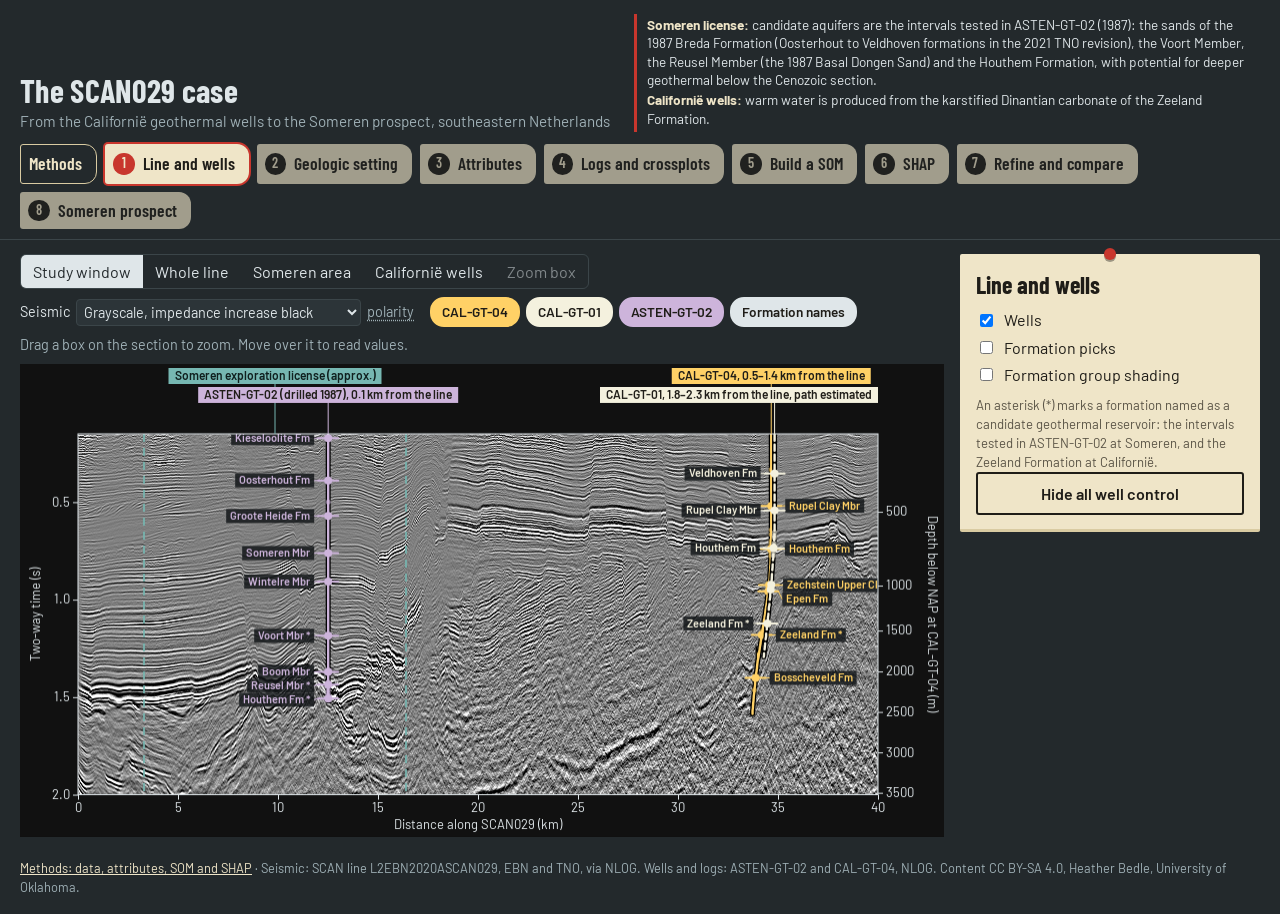
==== index.html @ f39519c4 "Add files via upload" ====
<!doctype html>
<html lang="en">
<head>
<meta charset="utf-8">
<meta name="viewport" content="width=device-width, initial-scale=1">
<title>The SCAN029 case: well logs, attributes, SOM facies and SHAP</title>
<link rel="preconnect" href="https://fonts.googleapis.com">
<link rel="preconnect" href="https://fonts.gstatic.com" crossorigin>
<link href="https://fonts.googleapis.com/css2?family=Barlow+Condensed:wght@500;600;700&family=Barlow:wght@400;500;600&display=swap" rel="stylesheet">
<link rel="stylesheet" href="css/style.css">
<script data-goatcounter="https://hbedle.goatcounter.com/count" async src="//gc.zgo.at/count.js"></script>
</head>
<body>
<header class="bar">
  <div class="case">
    <h1>The SCAN029 case</h1>
    <p>From the Californië geothermal wells to the Someren prospect, southeastern Netherlands</p>
  </div>
  <div class="job" aria-label="Exploration context">
    <p><strong>Someren license:</strong> candidate aquifers are the intervals tested in ASTEN-GT-02 (1987): the sands of the 1987 Breda Formation (Oosterhout to Veldhoven formations in the 2021 TNO revision), the Voort Member, the Reusel Member (the 1987 Basal Dongen Sand) and the Houthem Formation, with potential for deeper geothermal below the Cenozoic section.</p>
    <p><strong>Californië wells:</strong> warm water is produced from the karstified Dinantian carbonate of the Zeeland Formation.</p>
  </div>
  <nav class="stages" aria-label="Stages">
    <a class="tag methods" href="methods.html" target="_blank" rel="noopener">Methods</a>
    <button class="tag" data-stage="1" aria-current="true"><span>1</span>Line and wells</button>
    <button class="tag" data-stage="2"><span>2</span>Geologic setting</button>
    <button class="tag" data-stage="3"><span>3</span>Attributes</button>
    <button class="tag" data-stage="8"><span>4</span>Logs and crossplots</button>
    <button class="tag" data-stage="4"><span>5</span>Build a SOM</button>
    <button class="tag" data-stage="5"><span>6</span>SHAP</button>
    <button class="tag" data-stage="6"><span>7</span>Refine and compare</button>
    <button class="tag" data-stage="7"><span>8</span>Someren prospect</button>
  </nav>
</header>

<main class="board">
  <section class="exhibit" aria-label="Seismic section">
    <div class="viewbar">
      <div class="seg" role="group" aria-label="Zoom">
        <button data-zoom="study" aria-pressed="true">Study window</button>
        <button data-zoom="full" aria-pressed="false">Whole line</button>
        <button data-zoom="someren" aria-pressed="false">Someren area</button>
        <button data-zoom="well" aria-pressed="false">Californië wells</button>
        <button data-zoom="custom" aria-pressed="false" disabled title="Drag a box on the section to zoom">Zoom box</button>
      </div>
      <label class="seis">Seismic <select id="seisMap"></select> <button class="term" data-term="polarity">polarity</button></label>
      <div class="chips" id="wellChips" role="group" aria-label="Wells shown"></div>
      <div class="readout" id="readout">Drag a box on the section to zoom. Move over it to read values.</div>
    </div>
    <div class="canvaswrap"><canvas id="section" aria-label="Seismic section display"></canvas></div>
    <div class="qi" id="qiPanel" hidden>
      <div class="qi-well"><canvas id="wellPanel" aria-label="Well logs in two-way time"></canvas></div>
      <div class="qi-xplot">
        <canvas id="xplot" aria-label="Crossplot of well samples"></canvas>
        <div class="qi-legend" id="qiLegend"></div>
      </div>
    </div>
  </section>

  <aside class="notes">
    <!-- Stage 1 -->
    <div class="card" data-for="1">
      <h2>Line and wells</h2>
      <fieldset>
        <label><input type="checkbox" id="showWell" checked> Wells</label>
        <label><input type="checkbox" id="showHorizons"> Formation picks</label>
        <label><input type="checkbox" id="showUnits"> Formation group shading</label>
      </fieldset>
      <p class="small">An asterisk (*) marks a formation named as a candidate geothermal reservoir: the intervals tested in ASTEN-GT-02 at Someren, and the Zeeland Formation at Californië.</p>
      <button class="big" id="hideWellControl" aria-pressed="false">Hide all well control</button>
      <div class="pick" id="pickPanel" hidden>
        <h3>Pick horizons</h3>
        <label class="field">Horizon <select id="pickHorizon"></select></label>
        <label><input type="checkbox" id="pickSnap" checked> Snap to the horizon polarity within ±8 ms</label>
        <p class="small">Click adds a point. Shift-click removes the nearest point. Picked horizons replace the automatic ones along their picked extent.</p>
        <div class="row2"><button class="big" id="pickClear">Clear horizon</button><button class="big" id="pickSave">Download picks</button></div>
      </div>
    </div>

    <!-- Geologic setting -->
    <div class="card" data-for="2" hidden>
      <h2>Geologic setting</h2>
      <p class="small">Each event outlines where it can be seen on SCAN029.</p>
      <div class="events">
        <button data-geo="33.3,35.3,0.85,1.10" aria-pressed="false"><b>Carboniferous → Permian</b><small>Variscan uplift and erosion; Zechstein rests on Namurian shale at Californië (Base Permian unconformity)</small></button>
        <button data-geo="33.8,35.3,0.70,0.82" aria-pressed="false"><b>Late Cretaceous</b><small>Inversion of the Roer Valley Graben; at Californië, Maastricht chalk rests on the Lower Buntsandstein</small></button>
        <button data-geo="10.5,14.5,1.30,1.55" aria-pressed="false"><b>Paleocene–Eocene → Oligocene</b><small>Erosion at the base of the Oligocene; in ASTEN-GT-02 the Oligocene Berg Member rests on the Paleocene Reusel Member, and the whole Eocene is missing</small></button>
        <button data-geo="12.0,22.0,0.30,1.60" aria-pressed="false"><b>Late Oligocene → present</b><small>Graben subsidence along the Peel Boundary Fault, with up to 1000 m of throw and up to 2000 m of Cenozoic fill</small></button>
        <button data-geo="33.3,35.3,1.10,1.60" aria-pressed="false"><b>Dinantian</b><small>Carbonate platform; karst and fracture permeability produce warm water at Californië</small></button>
      </div>
      <label><input type="checkbox" id="geoColumns" checked> Formation groups at the wells</label>
      <p class="small">An asterisk (*) on a formation name marks a candidate geothermal reservoir.</p>
      <div id="groupLegend" class="legend-groups"></div>
      <figure class="ref">
        <a href="img/doornenbal2019_fig4.png" target="_blank" rel="noopener"><img src="img/doornenbal2019_fig4.png" alt="Interpreted west–east seismic line L2CAL2009A-2 across the Californië geothermal wells and the Tegelen Fault"></a>
        <figcaption>Interpreted line L2CAL2009A-2 across the Californië wells and the Tegelen Fault, a different line from SCAN029. Doornenbal et al. (2019), Geological Society, London, Special Publications 494, fig. 4. CC BY 4.0.</figcaption>
      </figure>
    </div>

    <!-- Attributes -->
    <div class="card" data-for="3" hidden>
      <h2>Attributes</h2>
      <label class="field">Attribute
        <select id="attrSelect"></select>
      </label>
      <label class="field">Color scale <select id="attrLut"></select></label>
      <label class="field">Overlay opacity <input type="range" id="attrOpacity" min="0" max="1" step="0.05" value="0.75"></label>
      <canvas id="colorbar" width="260" height="44" aria-label="Color scale"></canvas>
      <div class="dqWiggle" hidden>
        <label><input type="checkbox" class="wiggleToggle" checked> DQ wiggles, unfilled</label>
        <label class="field">Wiggle amplitude <input type="range" id="wiggleGain" min="0.3" max="4" step="0.1" value="1"></label>
        <label class="field">Wiggle spacing on screen <input type="range" id="wigglePx" min="4" max="30" step="1" value="12"></label>
        <p class="small wiggleSpacing"></p>
        <p class="small">DQ attributes are available from 0.15 to 2.0 s and are in SEG normal polarity, an impedance increase positive, the opposite of the seismic display.</p>
      </div>
      <label class="keep"><input type="checkbox" id="attrForSom"> Use this attribute in the SOM <span id="pickCount" class="count"></span></label>
      <p class="small">Chosen for the SOM: <span id="somPicks2">none yet</span></p>
      <dl class="explain">
        <dt>Measures</dt><dd id="attrMeasures"></dd>
        <dt>Often associated with</dt><dd id="attrGeology"></dd>
        <dt>Source</dt><dd id="attrSource" class="small"></dd>
      </dl>
      <label><input type="checkbox" class="syncHorizons"> Formation picks</label>
    </div>

    <!-- Logs and crossplots (internal stage 8, shown fourth) -->
    <div class="card" data-for="8" hidden>
      <h2>Logs and crossplots</h2>
      <div class="events" id="qiSteps">
        <button data-qi="1" aria-pressed="false"><b>1. Porosity and one attribute</b><small>Density porosity at ASTEN-GT-02 against RMS amplitude, over the whole logged interval</small></button>
        <button data-qi="2" aria-pressed="false"><b>2. The same samples, colored by time</b><small>Point color set by two-way time</small></button>
        <button data-qi="3" aria-pressed="false"><b>3. The trend with time removed</b><small>A straight line in time subtracted from the log and from each attribute</small></button>
        <button data-qi="4" aria-pressed="false"><b>4. A longer averaging window</b><small>Logs averaged over 62 ms, close to the attribute window</small></button>
        <button data-qi="5" aria-pressed="false"><b>5. Gamma ray and lithology</b><small>Gamma ray against every attribute, trend removed</small></button>
        <button data-qi="6" aria-pressed="false"><b>6. Two attributes, colored by gamma ray</b><small>A polygon drawn on the crossplot marks the same attribute combination along the whole line</small></button>
        <button data-qi="7" aria-pressed="false"><b>7. The Houthem Formation</b><small>Samples from the Houthem Formation only, at ASTEN-GT-02 and CAL-GT-04</small></button>
      </div>
      <div class="seg qi-seg" role="group" aria-label="Well" id="qiWell">
        <button data-well="ASTEN-GT-02" aria-pressed="true">ASTEN-GT-02</button><button data-well="CAL-GT-04" aria-pressed="false">CAL-GT-04</button>
      </div>
      <fieldset class="modes">
        <label><input type="radio" name="qiMode" value="log" checked> Attribute against a log</label>
        <label><input type="radio" name="qiMode" value="attr"> Two attributes, colored by a log</label>
      </fieldset>
      <label class="field">Horizontal axis: attribute <select id="qiX"></select></label>
      <label class="field" data-mode="log">Vertical axis: log <select id="qiY"></select></label>
      <label class="field" data-mode="attr" hidden>Vertical axis: attribute <select id="qiY2"></select></label>
      <label class="field" data-mode="log">Point color <select id="qiColor"></select></label>
      <label class="field" data-mode="attr" hidden>Point color: log <select id="qiColorLog"></select></label>
      <label class="field">Samples from <select id="qiUnit"></select></label>
      <label class="field">Log averaging window: <span id="qiWinText"></span> <button class="term" data-term="blocking">averaging</button>
        <input type="range" id="qiWin" min="0" max="5" step="1" value="0"></label>
      <label data-mode="log"><input type="checkbox" id="qiDetrend"> Remove the trend with time <button class="term" data-term="detrend">trend</button></label>
      <div data-mode="attr" hidden>
        <p class="small">Click on the crossplot to add polygon corners; click the first corner again to close it.</p>
        <div class="row2"><button class="big" id="qiPolyClear">Clear polygon</button><button class="big" id="qiPolyUndo">Remove last corner</button></div>
        <p class="small" id="qiPolyInfo"></p>
      </div>
      <label class="dqWiggle8" hidden><input type="checkbox" class="wiggleToggle" checked> DQ wiggles, unfilled</label>
      <label class="field">Overlay opacity <input type="range" id="qiOpacity" min="0" max="1" step="0.05" value="0.75"></label>
      <h3 id="qiCorrTitle">Correlation with the log</h3><button class="term help" data-term="helpQiCorr">Help me read this plot</button>
      <canvas id="qiCorr" width="268" height="360" aria-label="Correlation coefficient of every attribute with the chosen log"></canvas>
      <p class="small">Correlation coefficient <button class="term" data-term="correlation">r</button> for the samples on the crossplot. Axis fixed at −1 to 1. Clicking a bar puts that attribute on the horizontal axis.</p>
      <button class="big" id="qiToSom">Use the crossplot attributes in the SOM</button>
      <p class="small" id="qiToSomInfo"></p>
      <p class="small"><button class="term help" data-term="helpWellPanel">Reading the well panel</button><button class="term help" data-term="helpXplot">Reading the crossplot</button></p>
    </div>

    <!-- Build a SOM -->
    <div class="card" data-for="4" hidden>
      <h2>Build a SOM</h2>
      <details open><summary>Attributes</summary>
        <div id="attrChecks" class="checks attr-picks"></div>
      </details>
      <p class="small">Chosen: <span id="somPicks">none yet</span></p>
      <label class="field">Neurons
        <select id="neurons" class="neurons">
          <option value="2">4 (2 × 2)</option><option value="3">9 (3 × 3)</option><option value="4">16 (4 × 4)</option>
          <option value="5">25 (5 × 5)</option><option value="6" selected>36 (6 × 6)</option><option value="8">64 (8 × 8)</option><option value="10">100 (10 × 10)</option>
        </select>
      </label>
      <label class="field">Area along the line
        <select id="somArea"><option value="study" selected>Study window (0–40 km)</option><option value="full">Whole line</option><option value="someren">Someren area (0–21 km)</option><option value="well">Californië wells (29–40 km)</option><option value="view">Current view (zoom box)</option></select>
      </label>
      <div class="row2">
        <label class="field">Top (s) <input type="number" id="somTop" min="0.15" max="2.9" step="0.05" value="0.15"></label>
        <label class="field">Base (s) <input type="number" id="somBase" min="0.25" max="3.0" step="0.05" value="2.00"></label>
      </div>
      <p class="small">Attributes are converted to standard deviations within this window, and only samples inside it are trained on and classified.</p>
      <button class="big run" id="runSom">Train the SOM</button>
      <div class="progress" id="progress" hidden><div class="bar"><span id="progressBar"></span></div><p class="small"></p></div>
      <label class="field">Overlay opacity <input type="range" id="somOpacity" min="0" max="1" step="0.05" value="0.75"></label>
      <h3>The trained map</h3><button class="term help" data-term="helpSomGrid">Help me read this plot</button>
      <canvas id="somGrid" width="268" height="268" aria-label="SOM neuron grid with 2D colors; click a neuron to switch it on or off"></canvas>
      <div class="row2"><button class="big" id="neuronsAll">Show all neurons</button><button class="big" id="neuronsNone">Hide all neurons</button></div>
      <p class="small" id="neuronInfo"></p>
      <p class="small">Click a neuron to switch it on or off on the section; shift-click shows only that neuron. Dot size is the share of samples assigned to each neuron.</p>
      <details><summary>Attributes that repeat each other</summary>
        <div id="redundancy" class="small"></div>
      </details>
      <details><summary>Runs</summary>
        <div id="runLog" class="runlog"><p class="small">No runs yet.</p></div>
      </details>
    </div>

    <!-- SHAP -->
    <div class="card" data-for="5" hidden>
      <h2>SHAP</h2>
      <p class="small" id="shapRunLabel">Train a SOM in stage 5 first.</p>
      <h3>Global SHAP: how far each attribute moves samples across the map</h3><button class="term help" data-term="helpShapGlobal">Help me read this plot</button>
      <canvas id="shapGlobal" width="268" height="200" aria-label="Mean SHAP magnitude by attribute"></canvas>
      <p class="small">Mean <button class="term" data-term="shap">SHAP</button> magnitude over 400 random samples, as a fraction of the map width. Axis fixed at 0–0.3.</p>
      <h3>Local SHAP: one sample</h3>
      <p class="small" id="sampleTitle">Click the section to explain a sample</p>
      <button class="term help" data-term="helpShapPath">Help me read this plot</button>
      <canvas id="shapPath" width="268" height="268" aria-label="Path of a sample across the SOM grid"></canvas>
      <button class="term help" data-term="helpShapBars">Help me read this plot</button>
      <canvas id="shapLocal" width="268" height="200" aria-label="SHAP values for the clicked sample"></canvas>
      <p class="small">The path starts at the average position of all samples and adds each attribute's SHAP value in turn, largest first, ending at the sample's position on the map.</p>
    </div>

    <!-- Refine and compare -->
    <div class="card" data-for="6" hidden>
      <h2>Refine and compare</h2>
      <div id="comparePanel">
        <fieldset class="modes">
          <label><input type="radio" name="compareMode" value="off" checked> One run only</label>
          <label><input type="radio" name="compareMode" value="wipe"> Two runs, one view with a movable split</label>
          <label><input type="radio" name="compareMode" value="stacked"> Two runs, one view above the other</label>
        </fieldset>
        <label class="field" id="wipeRow">Split position <input type="range" id="wipe" min="0.05" max="0.95" step="0.01" value="0.5"></label>
        <div class="row2"><label class="field">Left <select id="runA"></select></label><label class="field">Right <select id="runB"></select></label></div>
        <button class="big" id="swapRuns">Swap left and right</button>
        <label class="field">Overlay opacity <input type="range" id="somOpacity2" min="0" max="1" step="0.05" value="0.75"></label>
        <div class="row2"><canvas id="somGridA" width="132" height="132" aria-label="Left run neuron grid"></canvas><canvas id="somGridB" width="132" height="132" aria-label="Right run neuron grid"></canvas></div>
      </div>
      <details open><summary>Change the attributes and run again</summary>
        <p class="small">Change the set after reading the SHAP values, then train a second SOM in the same window.</p>
        <div id="attrChecks2" class="checks attr-picks"></div>
        <p class="small">Chosen: <span id="somPicks2b">none yet</span> <span id="pickCount2" class="count"></span></p>
        <label class="field">Neurons
          <select class="neurons">
            <option value="2">4 (2 × 2)</option><option value="3">9 (3 × 3)</option><option value="4">16 (4 × 4)</option>
            <option value="5">25 (5 × 5)</option><option value="6" selected>36 (6 × 6)</option><option value="8">64 (8 × 8)</option><option value="10">100 (10 × 10)</option>
          </select>
        </label>
        <p class="small">Window: <span id="windowText"></span> (set in stage 5)</p>
        <button class="big run" id="runSom2">Train the SOM again</button>
        <div class="progress" hidden><div class="bar"><span></span></div><p class="small"></p></div>
      </details>
    </div>

    <!-- Someren prospect -->
    <div class="card" data-for="7" hidden>
      <h2>Someren prospect</h2>
      <p class="small">ASTEN-GT-02, drilled in 1987, lies 0.1 km from the line inside the license. Its tops, from the 2021 TNO revision, are placed in two-way time with the migration velocities.</p>
      <label class="field">Overlay opacity <input type="range" id="verdictOpacity" min="0" max="1" step="0.05" value="0.6"></label>
      <canvas id="somGridVerdict" width="268" height="268" aria-label="SOM neuron grid; click a neuron to switch it on or off"></canvas>
      <div class="row2"><button class="big" id="neuronsAllV">Show all neurons</button><button class="big" id="neuronsNoneV">Hide all neurons</button></div>
      <p class="small" id="neuronInfoVerdict"></p>
    </div>
  </aside>
</main>

<div class="glossary" id="glossary" role="dialog" aria-modal="false" hidden>
  <button class="close" aria-label="Close">×</button>
  <h3 id="glossTitle"></h3><p id="glossText"></p>
</div>

<footer class="foot">
  <a href="methods.html" target="_blank" rel="noopener">Methods: data, attributes, SOM and SHAP</a> ·
  Seismic: SCAN line L2EBN2020ASCAN029, EBN and TNO, via NLOG. Wells and logs: ASTEN-GT-02 and CAL-GT-04, NLOG.
  Content CC BY-SA 4.0, Heather Bedle, University of Oklahoma.
</footer>
<script src="js/app.js"></script>
</body>
</html>
---- css/style.css ----
:root{
  --board:#23292c; --board-2:#2c3438; --line:#3b4549;
  --paper:#efe5c8; --paper-edge:#d9cba2; --ink:#1f1d18; --ink-soft:#5a5446;
  --thread:#c8362d; --chalk:#dfe6e9; --chalk-dim:#9fb0b6;
  --font-display:"Barlow Condensed","Arial Narrow",Arial,sans-serif;
  --font-body:"Barlow","Helvetica Neue",Arial,sans-serif;
}
*{box-sizing:border-box}
html,body{margin:0;background:var(--board);color:var(--chalk);font-family:var(--font-body);font-size:16px;line-height:1.45}
button,select,input{font:inherit}
[hidden]{display:none!important}
:focus-visible{outline:3px solid #ffd166;outline-offset:2px}

.bar{display:flex;flex-wrap:wrap;align-items:flex-end;justify-content:space-between;gap:12px 24px;padding:14px 20px 10px;border-bottom:1px solid var(--line)}
.case h1{font-family:var(--font-display);font-weight:700;font-size:2rem;line-height:1;margin:0;letter-spacing:.01em}
.case p{margin:4px 0 0;color:var(--chalk-dim);font-size:.95rem}
.stages{display:flex;flex-wrap:wrap;gap:8px}
.tag{position:relative;display:flex;align-items:center;gap:8px;padding:6px 14px 6px 8px;border:0;border-radius:3px 12px 12px 3px;
  background:var(--paper);color:var(--ink);font-family:var(--font-display);font-weight:600;font-size:1.1rem;cursor:pointer;opacity:.62}
.tag span{display:grid;place-items:center;width:1.5em;height:1.5em;border-radius:50%;background:var(--ink);color:var(--paper);font-size:.9rem}
.tag[aria-current="true"]{opacity:1;box-shadow:0 0 0 2px var(--thread)}
.tag[aria-current="true"] span{background:var(--thread)}
.tag:disabled{cursor:not-allowed;opacity:.3}

.board{display:grid;grid-template-columns:minmax(0,1fr) 300px;gap:16px;padding:14px 20px}
.exhibit{min-width:0}
.viewbar{display:flex;flex-wrap:wrap;gap:8px 16px;align-items:center;margin-bottom:8px}
.seg{display:inline-flex;border:1px solid var(--line);border-radius:6px;overflow:hidden}
.seg button{background:transparent;color:var(--chalk);border:0;padding:5px 12px;cursor:pointer}
.seg button[aria-pressed="true"]{background:var(--chalk);color:var(--board)}
.readout{color:var(--chalk-dim);font-size:.9rem;font-variant-numeric:tabular-nums}
.canvaswrap{position:relative;width:100%;aspect-ratio:16/8.2;background:#111}
#section{position:absolute;inset:0;width:100%;height:100%;cursor:crosshair}

.notes{display:flex;flex-direction:column;gap:14px}
.card{position:relative;background:var(--paper);color:var(--ink);padding:18px 16px 14px;border-radius:2px;border-bottom:3px solid var(--paper-edge)}
.card::before{content:"";position:absolute;top:-6px;left:50%;width:12px;height:12px;margin-left:-6px;border-radius:50%;background:var(--thread);box-shadow:0 2px 0 rgba(0,0,0,.35)}
.card h2{font-family:var(--font-display);font-weight:700;font-size:1.5rem;line-height:1.1;margin:0 0 10px}
.card h3{font-family:var(--font-display);font-weight:600;font-size:1.1rem;margin:14px 0 4px}
.card fieldset{border:0;margin:0 0 10px;padding:0;display:grid;gap:4px}
.card label{display:flex;gap:8px;align-items:center}
.card .field{display:grid;gap:4px;margin:8px 0}
.card select{width:100%;padding:5px;border:1px solid var(--ink-soft);background:#fffaf0;color:var(--ink);border-radius:3px}
.card input[type=range]{width:100%;accent-color:var(--thread)}
.big{width:100%;padding:8px;border:2px solid var(--ink);background:transparent;color:var(--ink);border-radius:3px;cursor:pointer;font-weight:600}
.big[aria-pressed="true"]{background:var(--ink);color:var(--paper)}
.small{font-size:.82rem;color:var(--ink-soft);margin:6px 0 0}
.explain{margin:8px 0}
.explain dt{font-weight:600;margin-top:8px}
.explain dd{margin:2px 0 0}
#wiggle,#colorbar{display:block;width:100%;height:auto}
.term{border:0;padding:0;background:none;color:inherit;font:inherit;text-decoration:underline dotted;text-underline-offset:3px;cursor:help}

.presets{display:grid;gap:4px;margin-bottom:6px}
.presets button{text-align:left;padding:6px 8px;border:1px solid var(--ink-soft);background:transparent;color:var(--ink);border-radius:3px;cursor:pointer}
.presets button[aria-checked="true"]{background:var(--ink);color:var(--paper)}
.presets small{display:block;font-size:.75rem;opacity:.8}
.legend{display:grid;gap:6px;margin:8px 0}
.legend .row{display:grid;grid-template-columns:18px 1fr;gap:8px;align-items:center}
.legend .sw{width:18px;height:18px;border-radius:2px}
.legend canvas{width:100%;height:auto;display:block}

.glossary{position:fixed;z-index:10;max-width:320px;background:var(--paper);color:var(--ink);padding:14px 16px;border-radius:3px;box-shadow:0 8px 24px rgba(0,0,0,.45)}
.glossary h3{font-family:var(--font-display);margin:0 0 6px;font-size:1.2rem}
.glossary p{margin:0}
.glossary .close{position:absolute;top:4px;right:8px;border:0;background:none;font-size:1.3rem;cursor:pointer;color:var(--ink)}
.foot{padding:8px 20px 18px;color:var(--chalk-dim);font-size:.8rem}

@media (max-width:900px){
  .board{grid-template-columns:1fr}
  .canvaswrap{aspect-ratio:4/3.4}
}

.row2{display:grid;grid-template-columns:1fr 1fr;gap:6px}
.pick{border-top:1px dashed var(--ink-soft);margin-top:12px;padding-top:4px}
#shapLocal,#shapGlobal,#shapBar{display:block;width:100%;height:auto;background:#fffaf0}

.checks{display:grid;gap:2px;margin-bottom:6px}
.checks .fam{font-weight:600;font-size:.8rem;color:var(--ink-soft);margin-top:6px;text-transform:uppercase;letter-spacing:.04em}
.checks label{font-size:.95rem}
.run{background:var(--thread);border-color:var(--thread);color:#fff;margin-top:6px}
.run:disabled{opacity:.5;cursor:wait}
.progress .bar{height:8px;background:#e0d4b0;border-radius:4px;overflow:hidden;margin-top:8px}
.progress .bar span{display:block;height:100%;width:0;background:var(--thread)}
#somGrid,#somGridVerdict,#shapPath{display:block;width:100%;height:auto;background:#fffaf0}
.runlog{display:grid;gap:4px}
.runlog button{text-align:left;padding:6px 8px;border:1px solid var(--ink-soft);background:transparent;color:var(--ink);border-radius:3px;cursor:pointer;font-size:.85rem}
.runlog button[aria-pressed="true"]{background:var(--ink);color:var(--paper)}
.runlog small{display:block;opacity:.8}
.warn{color:#9d0208}

.chips{display:inline-flex;flex-wrap:wrap;gap:6px}
.chips button{--chip:#fff;border:2px solid var(--chip);background:transparent;color:var(--chip);border-radius:14px;padding:3px 10px;font-size:.85rem;font-weight:600;cursor:pointer}
.chips button[aria-pressed="true"]{background:var(--chip);color:#1f1d18}
.chips button:last-child{--chip:#dfe6e9}

.job{flex:1 1 420px;max-width:760px;font-size:.85rem;line-height:1.35;color:var(--chalk);border-left:3px solid var(--thread);padding:2px 0 2px 10px;margin:0}
.job p{margin:0 0 2px}
.job strong{color:var(--paper)}

.seis{display:inline-flex;gap:6px;align-items:center;color:var(--chalk);font-size:.9rem}
.seis select{background:var(--board-2);color:var(--chalk);border:1px solid var(--line);border-radius:4px;padding:3px}
.seis .term{color:var(--chalk-dim)}

.card input[type=number]{width:100%;padding:4px;border:1px solid var(--ink-soft);background:#fffaf0;color:var(--ink);border-radius:3px}

.events{display:grid;gap:5px;margin:6px 0 10px}
.events button{text-align:left;padding:6px 8px;border:1px solid var(--ink-soft);background:transparent;color:var(--ink);border-radius:3px;cursor:pointer}
.events button[aria-pressed="true"]{background:var(--ink);color:var(--paper)}
.events b{display:block;font-family:var(--font-display);font-size:1rem}
.events small{display:block;font-size:.8rem;line-height:1.3}
.legend-groups{display:grid;gap:3px;margin:6px 0 10px;font-size:.78rem}
.legend-groups .grp{display:grid;grid-template-columns:46px 1fr;gap:6px;align-items:center}
.legend-groups span{display:block;text-align:center;font-weight:700;border-radius:2px;padding:1px 0;color:#10151a}
.ref{margin:8px 0 0}
.ref img{width:100%;height:auto;display:block;border:1px solid var(--paper-edge)}
.ref figcaption{font-size:.75rem;color:var(--ink-soft);margin-top:4px}

.term.help{display:block;margin:0 0 4px;font-size:.8rem;color:#9d0208;text-decoration:underline dotted}
.seg button:disabled{opacity:.5;cursor:default}
.glossary{max-width:380px}

.tag.methods{text-decoration:none;background:transparent;color:var(--paper);border:1px solid var(--paper-edge);opacity:1}
.foot a{color:var(--paper)}

/* ---------- Logs and crossplots stage ---------- */
body.stage-qi .canvaswrap{aspect-ratio:16/5.4}
.qi{display:grid;grid-template-columns:minmax(0,1fr) minmax(0,1.05fr);gap:12px;margin-top:10px}
.qi-well,.qi-xplot{position:relative;min-width:0}
#wellPanel{display:block;width:100%;height:470px;background:#fffaf0;border-radius:2px}
#xplot{display:block;width:100%;height:430px;background:#fffaf0;border-radius:2px;cursor:crosshair}
.qi-legend{display:flex;flex-wrap:wrap;gap:4px 10px;margin-top:6px;font-size:.78rem;color:var(--chalk)}
.qi-legend button{display:inline-flex;align-items:center;gap:5px;border:0;background:none;color:var(--chalk);padding:1px 2px;cursor:pointer;font-size:.78rem}
.qi-legend button[aria-pressed="true"]{outline:2px solid #ffd166;border-radius:2px}
.qi-legend i{display:inline-block;width:11px;height:11px;border-radius:2px}
.qi-seg{margin:10px 0 6px;border-color:var(--ink-soft)}
.qi-seg button{color:var(--ink)}
.qi-seg button[aria-pressed="true"]{background:var(--ink);color:var(--paper)}
#qiCorr{display:block;width:100%;height:auto;background:#fffaf0}
.card .modes{margin-top:4px}
.term.help + .term.help{margin-top:2px}
@media (max-width:900px){ .qi{grid-template-columns:1fr} }
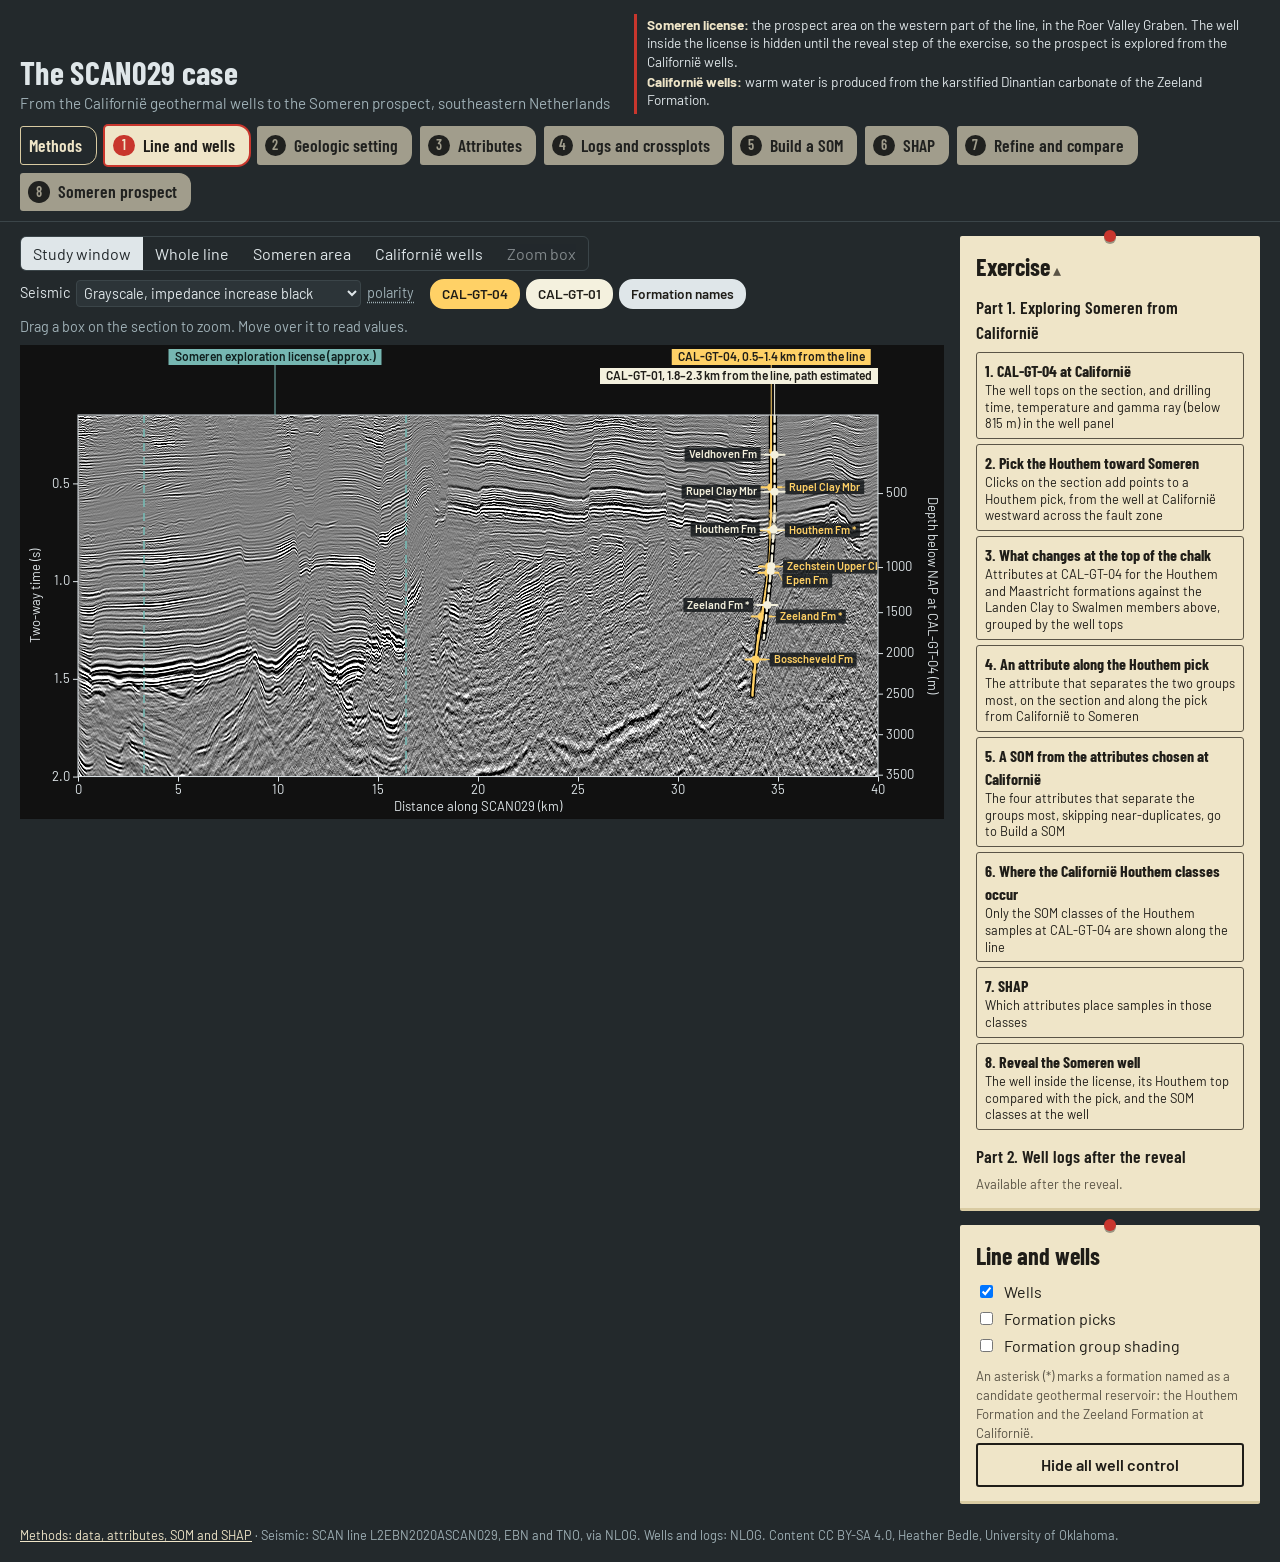
==== commit 75f47e64: "Add files via upload" ====
--- a/index.html
+++ b/index.html
@@ -3,7 +3,7 @@
 <head>
 <meta charset="utf-8">
 <meta name="viewport" content="width=device-width, initial-scale=1">
-<title>The SCAN029 case: well logs, attributes, SOM facies and SHAP</title>
+<title>The SCAN029 case: seismic attributes alongside QI, tested against well logs</title>
 <link rel="preconnect" href="https://fonts.googleapis.com">
 <link rel="preconnect" href="https://fonts.gstatic.com" crossorigin>
 <link href="https://fonts.googleapis.com/css2?family=Barlow+Condensed:wght@500;600;700&family=Barlow:wght@400;500;600&display=swap" rel="stylesheet">
@@ -17,7 +17,8 @@
     <p>From the Californië geothermal wells to the Someren prospect, southeastern Netherlands</p>
   </div>
   <div class="job" aria-label="Exploration context">
-    <p><strong>Someren license:</strong> candidate aquifers are the intervals tested in ASTEN-GT-02 (1987): the sands of the 1987 Breda Formation (Oosterhout to Veldhoven formations in the 2021 TNO revision), the Voort Member, the Reusel Member (the 1987 Basal Dongen Sand) and the Houthem Formation, with potential for deeper geothermal below the Cenozoic section.</p>
+    <p class="beforeReveal"><strong>Someren license:</strong> the prospect area on the western part of the line, in the Roer Valley Graben. The well inside the license is hidden until the reveal step of the exercise, so the prospect is explored from the Californië wells.</p>
+    <p class="afterReveal" hidden><strong>Someren license:</strong> candidate aquifers are the intervals tested in ASTEN-GT-02 (1987): the sands of the 1987 Breda Formation (Oosterhout to Veldhoven formations in the 2021 TNO revision), the Voort Member, the Reusel Member (the 1987 Basal Dongen Sand) and the Houthem Formation, with potential for deeper geothermal below the Cenozoic section.</p>
     <p><strong>Californië wells:</strong> warm water is produced from the karstified Dinantian carbonate of the Zeeland Formation.</p>
   </div>
   <nav class="stages" aria-label="Stages">
@@ -48,6 +49,7 @@
       <div class="readout" id="readout">Drag a box on the section to zoom. Move over it to read values.</div>
     </div>
     <div class="canvaswrap"><canvas id="section" aria-label="Seismic section display"></canvas></div>
+    <div id="pickProfileWrap" hidden><canvas id="pickProfile" aria-label="Attribute along the Houthem pick"></canvas></div>
     <div class="qi" id="qiPanel" hidden>
       <div class="qi-well"><canvas id="wellPanel" aria-label="Well logs in two-way time"></canvas></div>
       <div class="qi-xplot">
@@ -58,6 +60,42 @@
   </section>
 
   <aside class="notes">
+    <!-- The exercise: shown on every stage -->
+    <details class="card exercise" open>
+      <summary><h2>Exercise</h2></summary>
+      <h3>Part 1. Exploring Someren from Californië</h3>
+      <div class="events" id="exSteps">
+        <button data-ex="1" aria-pressed="false"><b>1. CAL-GT-04 at Californië</b><small>The well tops on the section, and drilling time, temperature and gamma ray (below 815 m) in the well panel</small></button>
+        <button data-ex="2" aria-pressed="false"><b>2. Pick the Houthem toward Someren</b><small>Clicks on the section add points to a Houthem pick, from the well at Californië westward across the fault zone</small></button>
+        <button data-ex="3" aria-pressed="false"><b>3. What changes at the top of the chalk</b><small>Attributes at CAL-GT-04 for the Houthem and Maastricht formations against the Landen Clay to Swalmen members above, grouped by the well tops</small></button>
+        <button data-ex="4" aria-pressed="false"><b>4. An attribute along the Houthem pick</b><small>The attribute that separates the two groups most, on the section and along the pick from Californië to Someren</small></button>
+        <button data-ex="5" aria-pressed="false"><b>5. A SOM from the attributes chosen at Californië</b><small>The four attributes that separate the groups most, skipping near-duplicates, go to Build a SOM</small></button>
+        <button data-ex="6" aria-pressed="false"><b>6. Where the Californië Houthem classes occur</b><small>Only the SOM classes of the Houthem samples at CAL-GT-04 are shown along the line</small></button>
+        <button data-ex="7" aria-pressed="false"><b>7. SHAP</b><small>Which attributes place samples in those classes</small></button>
+        <button data-ex="8" aria-pressed="false"><b>8. Reveal the Someren well</b><small>The well inside the license, its Houthem top compared with the pick, and the SOM classes at the well</small></button>
+      </div>
+      <div id="pickCtl" hidden>
+        <p class="small">Picking is on: clicks on the section add points. Dragging a box still zooms. <span id="pickInfo"></span></p>
+        <div class="row2"><button class="big" id="pickUndo">Remove last point</button><button class="big" id="pickClearAll">Clear pick</button></div>
+        <button class="big" id="pickDone">Done picking</button>
+      </div>
+      <p class="small" id="exInfo"></p>
+      <div id="revealReport"></div>
+      <h3>Part 2. Well logs after the reveal</h3>
+      <p class="small beforeReveal">Available after the reveal.</p>
+      <div class="events afterReveal" id="qiSteps" hidden>
+        <button data-qi="1" aria-pressed="false"><b>1. Zeeland against Epen at CAL-GT-04</b><small>The producing carbonate and the shale above it, split by a gamma ray cutoff, and the attributes that measure interval character separating them</small></button>
+        <button data-qi="2" aria-pressed="false"><b>2. Lithology or depth?</b><small>The same samples with a straight-line trend with time removed from gamma ray and from each attribute</small></button>
+        <button data-qi="3" aria-pressed="false"><b>3. Gamma ray classes from the Someren to the Boom members</b><small>ASTEN-GT-02, where gamma ray changes little with time; the cutoff slider sets the classes</small></button>
+        <button data-qi="4" aria-pressed="false"><b>4. Porosity over the whole logged interval</b><small>Density porosity against RMS amplitude, colored by two-way time; the averaging window slider changes the scale of the logs</small></button>
+        <button data-qi="5" aria-pressed="false"><b>5. Porosity with the trend removed</b><small>The same samples after a straight-line trend with time is subtracted</small></button>
+        <button data-qi="6" aria-pressed="false"><b>6. The well tie</b><small>Logs and tops moved 8 ms down; the tie shift slider moves them up to 16 ms either way</small></button>
+        <button data-qi="7" aria-pressed="false"><b>7. Two attributes and a polygon</b><small>Spectral ratio against far minus near, colored by class; a polygon marks the same combination along the whole line</small></button>
+        <button data-qi="8" aria-pressed="false"><b>8. Attributes chosen at the well, into the SOM</b><small>The four attributes that separate the classes most, skipping near-duplicates, go to Build a SOM</small></button>
+        <button data-qi="9" aria-pressed="false"><b>9. The Houthem Formation</b><small>The target at both wells, where the logs run out</small></button>
+      </div>
+    </details>
+
     <!-- Stage 1 -->
     <div class="card" data-for="1">
       <h2>Line and wells</h2>
@@ -66,7 +104,7 @@
         <label><input type="checkbox" id="showHorizons"> Formation picks</label>
         <label><input type="checkbox" id="showUnits"> Formation group shading</label>
       </fieldset>
-      <p class="small">An asterisk (*) marks a formation named as a candidate geothermal reservoir: the intervals tested in ASTEN-GT-02 at Someren, and the Zeeland Formation at Californië.</p>
+      <p class="small">An asterisk (*) marks a formation named as a candidate geothermal reservoir: the Houthem Formation and the Zeeland Formation at Californië<span class="afterReveal" hidden>, and the intervals tested in ASTEN-GT-02 at Someren</span>.</p>
       <button class="big" id="hideWellControl" aria-pressed="false">Hide all well control</button>
       <div class="pick" id="pickPanel" hidden>
         <h3>Pick horizons</h3>
@@ -84,7 +122,7 @@
       <div class="events">
         <button data-geo="33.3,35.3,0.85,1.10" aria-pressed="false"><b>Carboniferous → Permian</b><small>Variscan uplift and erosion; Zechstein rests on Namurian shale at Californië (Base Permian unconformity)</small></button>
         <button data-geo="33.8,35.3,0.70,0.82" aria-pressed="false"><b>Late Cretaceous</b><small>Inversion of the Roer Valley Graben; at Californië, Maastricht chalk rests on the Lower Buntsandstein</small></button>
-        <button data-geo="10.5,14.5,1.30,1.55" aria-pressed="false"><b>Paleocene–Eocene → Oligocene</b><small>Erosion at the base of the Oligocene; in ASTEN-GT-02 the Oligocene Berg Member rests on the Paleocene Reusel Member, and the whole Eocene is missing</small></button>
+        <button data-geo="10.5,14.5,1.30,1.55" aria-pressed="false"><b>Paleocene–Eocene → Oligocene</b><small>Erosion at the base of the Oligocene; in the graben the Oligocene rests on the Paleocene, and the whole Eocene is missing</small></button>
         <button data-geo="12.0,22.0,0.30,1.60" aria-pressed="false"><b>Late Oligocene → present</b><small>Graben subsidence along the Peel Boundary Fault, with up to 1000 m of throw and up to 2000 m of Cenozoic fill</small></button>
         <button data-geo="33.3,35.3,1.10,1.60" aria-pressed="false"><b>Dinantian</b><small>Carbonate platform; karst and fracture permeability produce warm water at Californië</small></button>
       </div>
@@ -126,15 +164,7 @@
     <!-- Logs and crossplots (internal stage 8, shown fourth) -->
     <div class="card" data-for="8" hidden>
       <h2>Logs and crossplots</h2>
-      <div class="events" id="qiSteps">
-        <button data-qi="1" aria-pressed="false"><b>1. Porosity and one attribute</b><small>Density porosity at ASTEN-GT-02 against RMS amplitude, over the whole logged interval</small></button>
-        <button data-qi="2" aria-pressed="false"><b>2. The same samples, colored by time</b><small>Point color set by two-way time</small></button>
-        <button data-qi="3" aria-pressed="false"><b>3. The trend with time removed</b><small>A straight line in time subtracted from the log and from each attribute</small></button>
-        <button data-qi="4" aria-pressed="false"><b>4. A longer averaging window</b><small>Logs averaged over 62 ms, close to the attribute window</small></button>
-        <button data-qi="5" aria-pressed="false"><b>5. Gamma ray and lithology</b><small>Gamma ray against every attribute, trend removed</small></button>
-        <button data-qi="6" aria-pressed="false"><b>6. Two attributes, colored by gamma ray</b><small>A polygon drawn on the crossplot marks the same attribute combination along the whole line</small></button>
-        <button data-qi="7" aria-pressed="false"><b>7. The Houthem Formation</b><small>Samples from the Houthem Formation only, at ASTEN-GT-02 and CAL-GT-04</small></button>
-      </div>
+      <p class="small">SCAN029 is a 2D line with relative, not absolute, acoustic impedance. There are no shear or sonic logs and the wells are tied with processing velocities, CAL-GT-04 lies 0.5–1.4 km from the line with gamma ray measured while drilling (LWD), and most attributes are averaged over 140 m and 62 ms, the scale of seismic facies. There is no inversion, Vp/Vs, intercept or gradient here, so the tool does not compare attributes with QI results; it shows how attributes can be tested against well logs before they are used alongside them.</p>
       <div class="seg qi-seg" role="group" aria-label="Well" id="qiWell">
         <button data-well="ASTEN-GT-02" aria-pressed="true">ASTEN-GT-02</button><button data-well="CAL-GT-04" aria-pressed="false">CAL-GT-04</button>
       </div>
@@ -148,8 +178,14 @@
       <label class="field" data-mode="log">Point color <select id="qiColor"></select></label>
       <label class="field" data-mode="attr" hidden>Point color: log <select id="qiColorLog"></select></label>
       <label class="field">Samples from <select id="qiUnit"></select></label>
+      <div id="qiCutRow" hidden>
+        <label class="field">Gamma ray cutoff: <span id="qiCutText"></span> <button class="term" data-term="grcut">classes</button>
+          <input type="range" id="qiCut" min="0" max="200" step="5" value="65"></label>
+      </div>
       <label class="field">Log averaging window: <span id="qiWinText"></span> <button class="term" data-term="blocking">averaging</button>
         <input type="range" id="qiWin" min="0" max="5" step="1" value="0"></label>
+      <label class="field">Tie shift: <span id="qiShiftText">0 ms</span> <button class="term" data-term="tieShift">tie</button>
+        <input type="range" id="qiShift" min="-16" max="16" step="2" value="0"></label>
       <label data-mode="log"><input type="checkbox" id="qiDetrend"> Remove the trend with time <button class="term" data-term="detrend">trend</button></label>
       <div data-mode="attr" hidden>
         <p class="small">Click on the crossplot to add polygon corners; click the first corner again to close it.</p>
@@ -158,9 +194,10 @@
       </div>
       <label class="dqWiggle8" hidden><input type="checkbox" class="wiggleToggle" checked> DQ wiggles, unfilled</label>
       <label class="field">Overlay opacity <input type="range" id="qiOpacity" min="0" max="1" step="0.05" value="0.75"></label>
-      <h3 id="qiCorrTitle">Correlation with the log</h3><button class="term help" data-term="helpQiCorr">Help me read this plot</button>
+      <p class="small">Bars are colored by <button class="term" data-term="attrGroups">what each attribute measures</button>.</p>
+      <h3 id="qiCorrTitle">Correlation with the log</h3><button class="term help" id="qiCorrHelp" data-term="helpQiCorr">Help me read this plot</button>
       <canvas id="qiCorr" width="268" height="360" aria-label="Correlation coefficient of every attribute with the chosen log"></canvas>
-      <p class="small">Correlation coefficient <button class="term" data-term="correlation">r</button> for the samples on the crossplot. Axis fixed at −1 to 1. Clicking a bar puts that attribute on the horizontal axis.</p>
+      <p class="small" id="qiCorrNote"></p>
       <button class="big" id="qiToSom">Use the crossplot attributes in the SOM</button>
       <p class="small" id="qiToSomInfo"></p>
       <p class="small"><button class="term help" data-term="helpWellPanel">Reading the well panel</button><button class="term help" data-term="helpXplot">Reading the crossplot</button></p>
@@ -253,7 +290,8 @@
     <!-- Someren prospect -->
     <div class="card" data-for="7" hidden>
       <h2>Someren prospect</h2>
-      <p class="small">ASTEN-GT-02, drilled in 1987, lies 0.1 km from the line inside the license. Its tops, from the 2021 TNO revision, are placed in two-way time with the migration velocities.</p>
+      <p class="small beforeReveal">The well inside the license is hidden until the reveal step of the exercise.</p>
+      <p class="small afterReveal" hidden>ASTEN-GT-02, drilled in 1987, lies 0.1 km from the line inside the license. Its tops, from the 2021 TNO revision, are placed in two-way time with the migration velocities.</p>
       <label class="field">Overlay opacity <input type="range" id="verdictOpacity" min="0" max="1" step="0.05" value="0.6"></label>
       <canvas id="somGridVerdict" width="268" height="268" aria-label="SOM neuron grid; click a neuron to switch it on or off"></canvas>
       <div class="row2"><button class="big" id="neuronsAllV">Show all neurons</button><button class="big" id="neuronsNoneV">Hide all neurons</button></div>
@@ -269,7 +307,7 @@
 
 <footer class="foot">
   <a href="methods.html" target="_blank" rel="noopener">Methods: data, attributes, SOM and SHAP</a> ·
-  Seismic: SCAN line L2EBN2020ASCAN029, EBN and TNO, via NLOG. Wells and logs: ASTEN-GT-02 and CAL-GT-04, NLOG.
+  Seismic: SCAN line L2EBN2020ASCAN029, EBN and TNO, via NLOG. Wells and logs: NLOG.
   Content CC BY-SA 4.0, Heather Bedle, University of Oklahoma.
 </footer>
 <script src="js/app.js"></script>
--- a/css/style.css
+++ b/css/style.css
@@ -140,3 +140,15 @@
 .card .modes{margin-top:4px}
 .term.help + .term.help{margin-top:2px}
 @media (max-width:900px){ .qi{grid-template-columns:1fr} }
+#qiCorr{cursor:pointer}
+
+/* ---------- exercise panel and the attribute along the Houthem pick ---------- */
+.exercise summary{cursor:pointer;list-style:none}
+.exercise summary::-webkit-details-marker{display:none}
+.exercise summary h2{display:inline}
+.exercise summary::after{content:" ▾";font-size:1rem;color:var(--ink-soft)}
+.exercise[open] summary::after{content:" ▴"}
+#exSteps button:disabled,#qiSteps button:disabled{opacity:.45;cursor:not-allowed}
+#revealReport p{margin:6px 0}
+#pickProfileWrap{margin-top:8px}
+#pickProfile{display:block;width:100%;height:150px;background:#fffaf0;border-radius:2px}
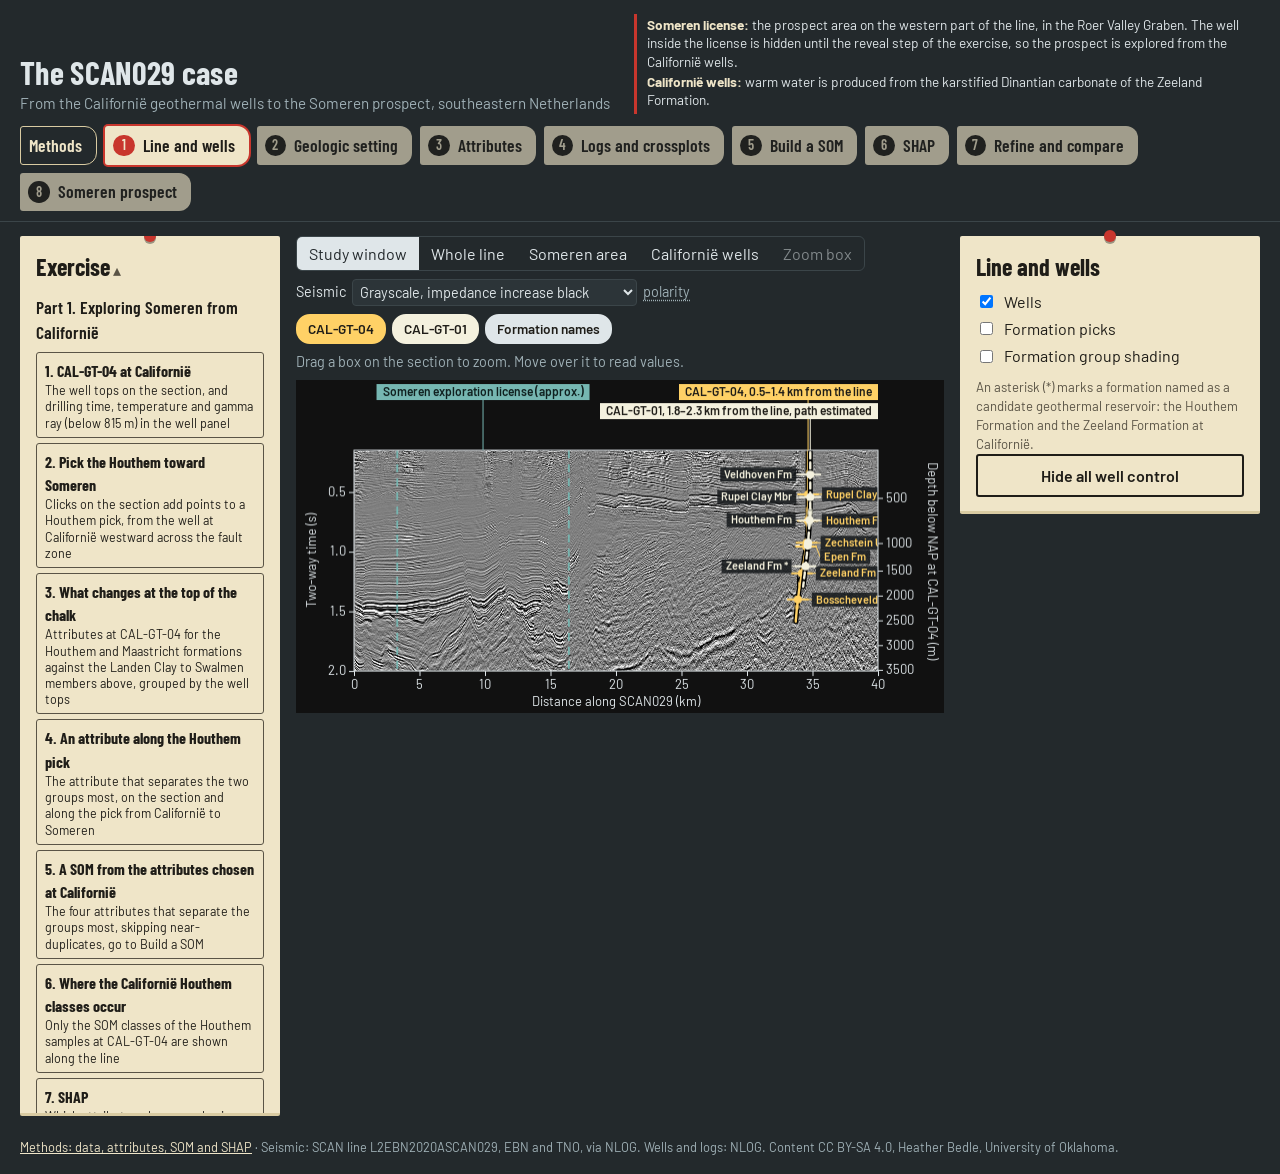
==== commit 0de28f1b: "Add files via upload" ====
--- a/index.html
+++ b/index.html
@@ -35,31 +35,7 @@
 </header>
 
 <main class="board">
-  <section class="exhibit" aria-label="Seismic section">
-    <div class="viewbar">
-      <div class="seg" role="group" aria-label="Zoom">
-        <button data-zoom="study" aria-pressed="true">Study window</button>
-        <button data-zoom="full" aria-pressed="false">Whole line</button>
-        <button data-zoom="someren" aria-pressed="false">Someren area</button>
-        <button data-zoom="well" aria-pressed="false">Californië wells</button>
-        <button data-zoom="custom" aria-pressed="false" disabled title="Drag a box on the section to zoom">Zoom box</button>
-      </div>
-      <label class="seis">Seismic <select id="seisMap"></select> <button class="term" data-term="polarity">polarity</button></label>
-      <div class="chips" id="wellChips" role="group" aria-label="Wells shown"></div>
-      <div class="readout" id="readout">Drag a box on the section to zoom. Move over it to read values.</div>
-    </div>
-    <div class="canvaswrap"><canvas id="section" aria-label="Seismic section display"></canvas></div>
-    <div id="pickProfileWrap" hidden><canvas id="pickProfile" aria-label="Attribute along the Houthem pick"></canvas></div>
-    <div class="qi" id="qiPanel" hidden>
-      <div class="qi-well"><canvas id="wellPanel" aria-label="Well logs in two-way time"></canvas></div>
-      <div class="qi-xplot">
-        <canvas id="xplot" aria-label="Crossplot of well samples"></canvas>
-        <div class="qi-legend" id="qiLegend"></div>
-      </div>
-    </div>
-  </section>
-
-  <aside class="notes">
+  <aside class="exercise-col" aria-label="Exercise">
     <!-- The exercise: shown on every stage -->
     <details class="card exercise" open>
       <summary><h2>Exercise</h2></summary>
@@ -76,6 +52,8 @@
       </div>
       <div id="pickCtl" hidden>
         <p class="small">Picking is on: clicks on the section add points. Dragging a box still zooms. <span id="pickInfo"></span></p>
+        <label class="field">Snap each point to <button class="term" data-term="snap">snapping</button>
+          <select id="pickSnap"><option value="none">No snapping</option><option value="peak">Nearest peak (positive amplitude)</option><option value="trough">Nearest trough (negative amplitude)</option><option value="zero">Nearest zero crossing</option></select></label>
         <div class="row2"><button class="big" id="pickUndo">Remove last point</button><button class="big" id="pickClearAll">Clear pick</button></div>
         <button class="big" id="pickDone">Done picking</button>
       </div>
@@ -95,7 +73,33 @@
         <button data-qi="9" aria-pressed="false"><b>9. The Houthem Formation</b><small>The target at both wells, where the logs run out</small></button>
       </div>
     </details>
-
+  </aside>
+
+  <section class="exhibit" aria-label="Seismic section">
+    <div class="viewbar">
+      <div class="seg" role="group" aria-label="Zoom">
+        <button data-zoom="study" aria-pressed="true">Study window</button>
+        <button data-zoom="full" aria-pressed="false">Whole line</button>
+        <button data-zoom="someren" aria-pressed="false">Someren area</button>
+        <button data-zoom="well" aria-pressed="false">Californië wells</button>
+        <button data-zoom="custom" aria-pressed="false" disabled title="Drag a box on the section to zoom">Zoom box</button>
+      </div>
+      <label class="seis">Seismic <select id="seisMap"></select> <button class="term" data-term="polarity">polarity</button></label>
+      <div class="chips" id="wellChips" role="group" aria-label="Wells shown"></div>
+      <div class="readout" id="readout">Drag a box on the section to zoom. Move over it to read values.</div>
+    </div>
+    <div class="canvaswrap"><canvas id="section" aria-label="Seismic section display"></canvas></div>
+    <div id="pickProfileWrap" hidden><canvas id="pickProfile" aria-label="Attribute along the Houthem pick"></canvas></div>
+    <div class="qi" id="qiPanel" hidden>
+      <div class="qi-well"><canvas id="wellPanel" aria-label="Well logs in two-way time"></canvas></div>
+      <div class="qi-xplot">
+        <canvas id="xplot" aria-label="Crossplot of well samples"></canvas>
+        <div class="qi-legend" id="qiLegend"></div>
+      </div>
+    </div>
+  </section>
+
+  <aside class="notes">
     <!-- Stage 1 -->
     <div class="card" data-for="1">
       <h2>Line and wells</h2>
--- a/css/style.css
+++ b/css/style.css
@@ -152,3 +152,15 @@
 #revealReport p{margin:6px 0}
 #pickProfileWrap{margin-top:8px}
 #pickProfile{display:block;width:100%;height:150px;background:#fffaf0;border-radius:2px}
+
+/* three columns: exercise steps on the left, the section in the middle, the stage controls on the right */
+.board{grid-template-columns:260px minmax(0,1fr) 300px}
+.exercise-col{min-width:0;display:flex;flex-direction:column;gap:14px}
+.exercise-col .card{position:sticky;top:10px;max-height:calc(100vh - 20px);overflow-y:auto}
+.exercise-col .events button small{font-size:.78rem}
+@media (max-width:1250px){
+  .board{grid-template-columns:minmax(0,1fr) 300px}
+  .exercise-col{grid-column:1 / -1}
+  .exercise-col .card{position:static;max-height:none}
+}
+@media (max-width:900px){ .board{grid-template-columns:1fr} }
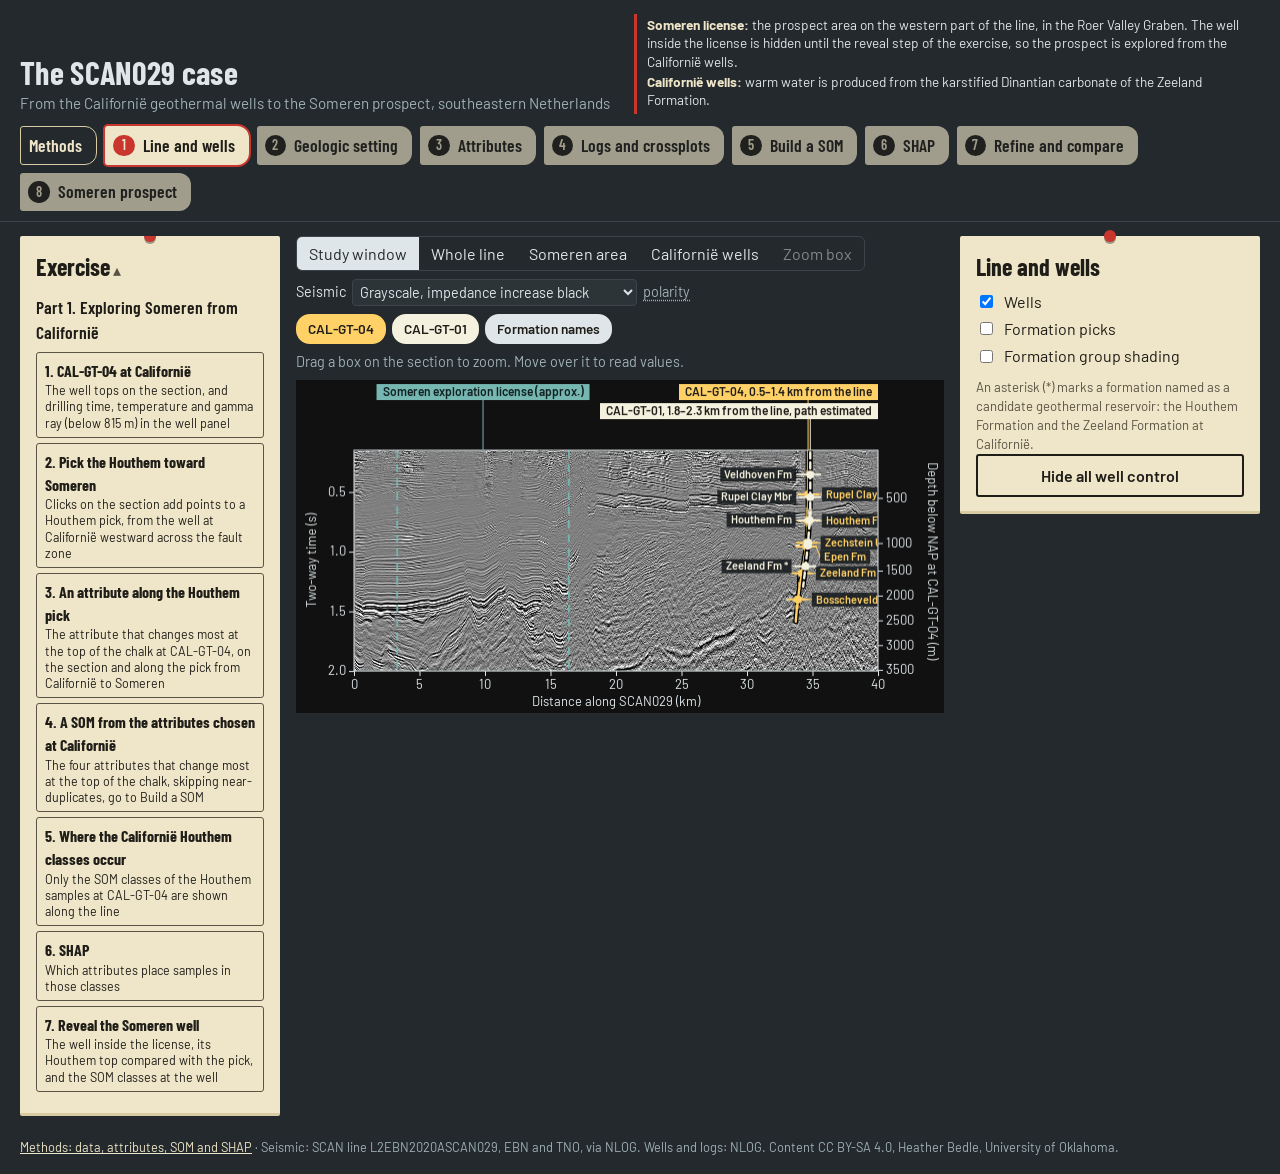
==== commit c81aa4a4: "Add files via upload" ====
--- a/index.html
+++ b/index.html
@@ -7,7 +7,7 @@
 <link rel="preconnect" href="https://fonts.googleapis.com">
 <link rel="preconnect" href="https://fonts.gstatic.com" crossorigin>
 <link href="https://fonts.googleapis.com/css2?family=Barlow+Condensed:wght@500;600;700&family=Barlow:wght@400;500;600&display=swap" rel="stylesheet">
-<link rel="stylesheet" href="css/style.css">
+<link rel="stylesheet" href="css/style.css?v=2026-10-01">
 <script data-goatcounter="https://hbedle.goatcounter.com/count" async src="//gc.zgo.at/count.js"></script>
 </head>
 <body>
@@ -43,12 +43,11 @@
       <div class="events" id="exSteps">
         <button data-ex="1" aria-pressed="false"><b>1. CAL-GT-04 at Californië</b><small>The well tops on the section, and drilling time, temperature and gamma ray (below 815 m) in the well panel</small></button>
         <button data-ex="2" aria-pressed="false"><b>2. Pick the Houthem toward Someren</b><small>Clicks on the section add points to a Houthem pick, from the well at Californië westward across the fault zone</small></button>
-        <button data-ex="3" aria-pressed="false"><b>3. What changes at the top of the chalk</b><small>Attributes at CAL-GT-04 for the Houthem and Maastricht formations against the Landen Clay to Swalmen members above, grouped by the well tops</small></button>
-        <button data-ex="4" aria-pressed="false"><b>4. An attribute along the Houthem pick</b><small>The attribute that separates the two groups most, on the section and along the pick from Californië to Someren</small></button>
-        <button data-ex="5" aria-pressed="false"><b>5. A SOM from the attributes chosen at Californië</b><small>The four attributes that separate the groups most, skipping near-duplicates, go to Build a SOM</small></button>
-        <button data-ex="6" aria-pressed="false"><b>6. Where the Californië Houthem classes occur</b><small>Only the SOM classes of the Houthem samples at CAL-GT-04 are shown along the line</small></button>
-        <button data-ex="7" aria-pressed="false"><b>7. SHAP</b><small>Which attributes place samples in those classes</small></button>
-        <button data-ex="8" aria-pressed="false"><b>8. Reveal the Someren well</b><small>The well inside the license, its Houthem top compared with the pick, and the SOM classes at the well</small></button>
+        <button data-ex="3" aria-pressed="false"><b>3. An attribute along the Houthem pick</b><small>The attribute that changes most at the top of the chalk at CAL-GT-04, on the section and along the pick from Californië to Someren</small></button>
+        <button data-ex="4" aria-pressed="false"><b>4. A SOM from the attributes chosen at Californië</b><small>The four attributes that change most at the top of the chalk, skipping near-duplicates, go to Build a SOM</small></button>
+        <button data-ex="5" aria-pressed="false"><b>5. Where the Californië Houthem classes occur</b><small>Only the SOM classes of the Houthem samples at CAL-GT-04 are shown along the line</small></button>
+        <button data-ex="6" aria-pressed="false"><b>6. SHAP</b><small>Which attributes place samples in those classes</small></button>
+        <button data-ex="7" aria-pressed="false"><b>7. Reveal the Someren well</b><small>The well inside the license, its Houthem top compared with the pick, and the SOM classes at the well</small></button>
       </div>
       <div id="pickCtl" hidden>
         <p class="small">Picking is on: clicks on the section add points. Dragging a box still zooms. <span id="pickInfo"></span></p>
@@ -314,6 +313,6 @@
   Seismic: SCAN line L2EBN2020ASCAN029, EBN and TNO, via NLOG. Wells and logs: NLOG.
   Content CC BY-SA 4.0, Heather Bedle, University of Oklahoma.
 </footer>
-<script src="js/app.js"></script>
+<script src="js/app.js?v=2026-10-01"></script>
 </body>
 </html>
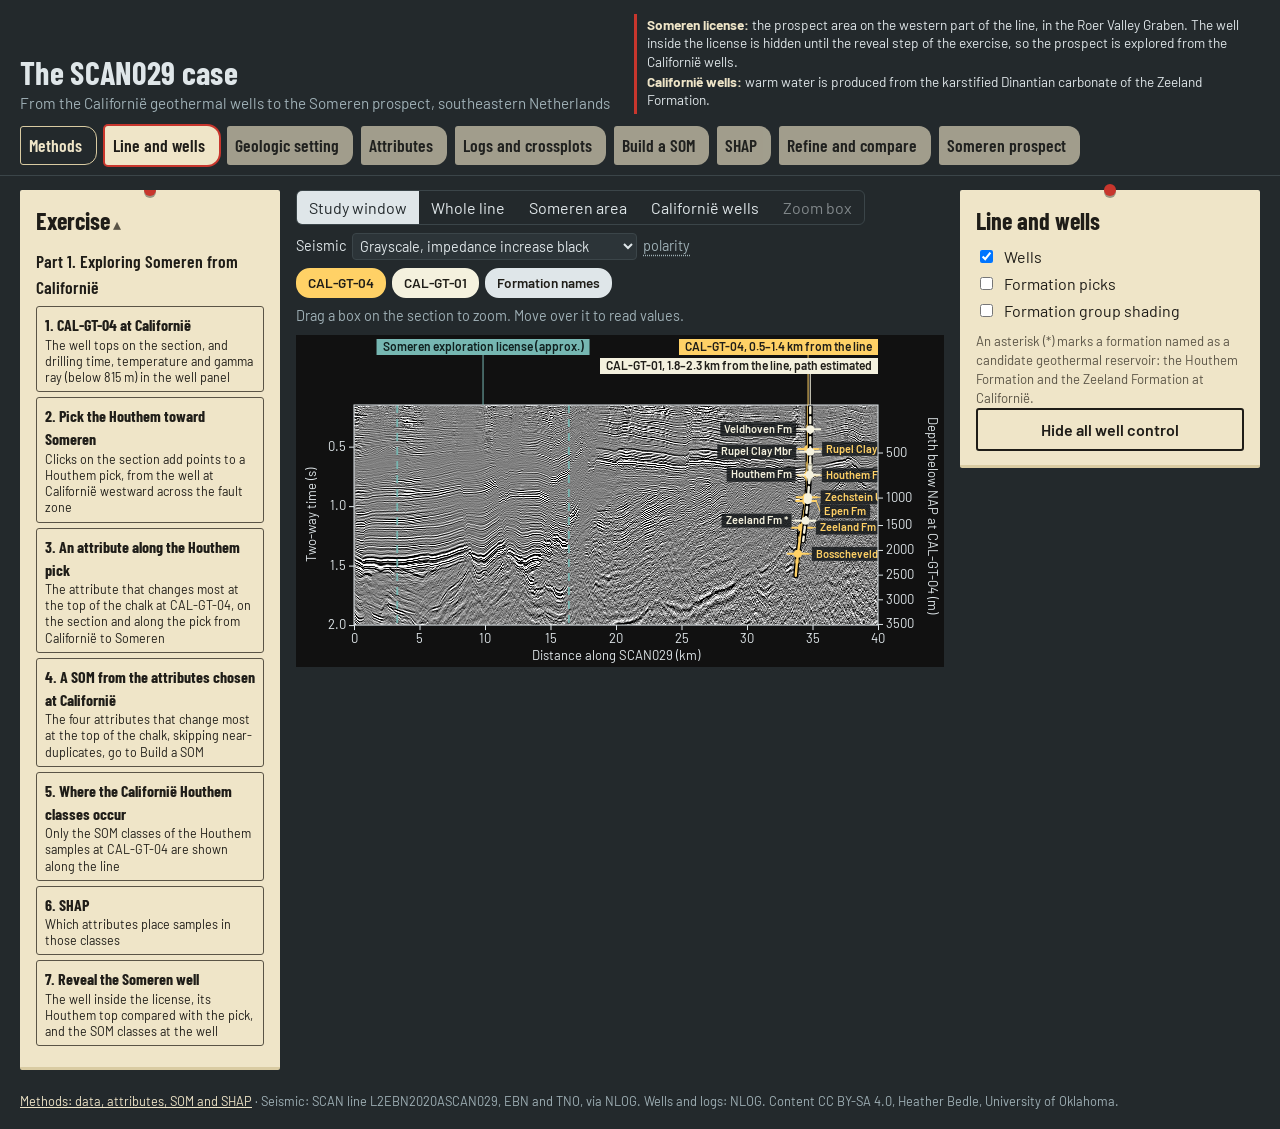
==== commit d0ac4788: "Add files via upload" ====
--- a/index.html
+++ b/index.html
@@ -7,7 +7,7 @@
 <link rel="preconnect" href="https://fonts.googleapis.com">
 <link rel="preconnect" href="https://fonts.gstatic.com" crossorigin>
 <link href="https://fonts.googleapis.com/css2?family=Barlow+Condensed:wght@500;600;700&family=Barlow:wght@400;500;600&display=swap" rel="stylesheet">
-<link rel="stylesheet" href="css/style.css?v=2026-10-01">
+<link rel="stylesheet" href="css/style.css?v=2026-10-01b">
 <script data-goatcounter="https://hbedle.goatcounter.com/count" async src="//gc.zgo.at/count.js"></script>
 </head>
 <body>
@@ -23,14 +23,14 @@
   </div>
   <nav class="stages" aria-label="Stages">
     <a class="tag methods" href="methods.html" target="_blank" rel="noopener">Methods</a>
-    <button class="tag" data-stage="1" aria-current="true"><span>1</span>Line and wells</button>
-    <button class="tag" data-stage="2"><span>2</span>Geologic setting</button>
-    <button class="tag" data-stage="3"><span>3</span>Attributes</button>
-    <button class="tag" data-stage="8"><span>4</span>Logs and crossplots</button>
-    <button class="tag" data-stage="4"><span>5</span>Build a SOM</button>
-    <button class="tag" data-stage="5"><span>6</span>SHAP</button>
-    <button class="tag" data-stage="6"><span>7</span>Refine and compare</button>
-    <button class="tag" data-stage="7"><span>8</span>Someren prospect</button>
+    <button class="tag" data-stage="1" aria-current="true">Line and wells</button>
+    <button class="tag" data-stage="2">Geologic setting</button>
+    <button class="tag" data-stage="3">Attributes</button>
+    <button class="tag" data-stage="8">Logs and crossplots</button>
+    <button class="tag" data-stage="4">Build a SOM</button>
+    <button class="tag" data-stage="5">SHAP</button>
+    <button class="tag" data-stage="6">Refine and compare</button>
+    <button class="tag" data-stage="7">Someren prospect</button>
   </nav>
 </header>
 
@@ -246,7 +246,7 @@
     <!-- SHAP -->
     <div class="card" data-for="5" hidden>
       <h2>SHAP</h2>
-      <p class="small" id="shapRunLabel">Train a SOM in stage 5 first.</p>
+      <p class="small" id="shapRunLabel">Train a SOM in Build a SOM first.</p>
       <h3>Global SHAP: how far each attribute moves samples across the map</h3><button class="term help" data-term="helpShapGlobal">Help me read this plot</button>
       <canvas id="shapGlobal" width="268" height="200" aria-label="Mean SHAP magnitude by attribute"></canvas>
       <p class="small">Mean <button class="term" data-term="shap">SHAP</button> magnitude over 400 random samples, as a fraction of the map width. Axis fixed at 0–0.3.</p>
@@ -284,7 +284,7 @@
             <option value="5">25 (5 × 5)</option><option value="6" selected>36 (6 × 6)</option><option value="8">64 (8 × 8)</option><option value="10">100 (10 × 10)</option>
           </select>
         </label>
-        <p class="small">Window: <span id="windowText"></span> (set in stage 5)</p>
+        <p class="small">Window: <span id="windowText"></span> (set in Build a SOM)</p>
         <button class="big run" id="runSom2">Train the SOM again</button>
         <div class="progress" hidden><div class="bar"><span></span></div><p class="small"></p></div>
       </details>
@@ -313,6 +313,6 @@
   Seismic: SCAN line L2EBN2020ASCAN029, EBN and TNO, via NLOG. Wells and logs: NLOG.
   Content CC BY-SA 4.0, Heather Bedle, University of Oklahoma.
 </footer>
-<script src="js/app.js?v=2026-10-01"></script>
+<script src="js/app.js?v=2026-10-01b"></script>
 </body>
 </html>
